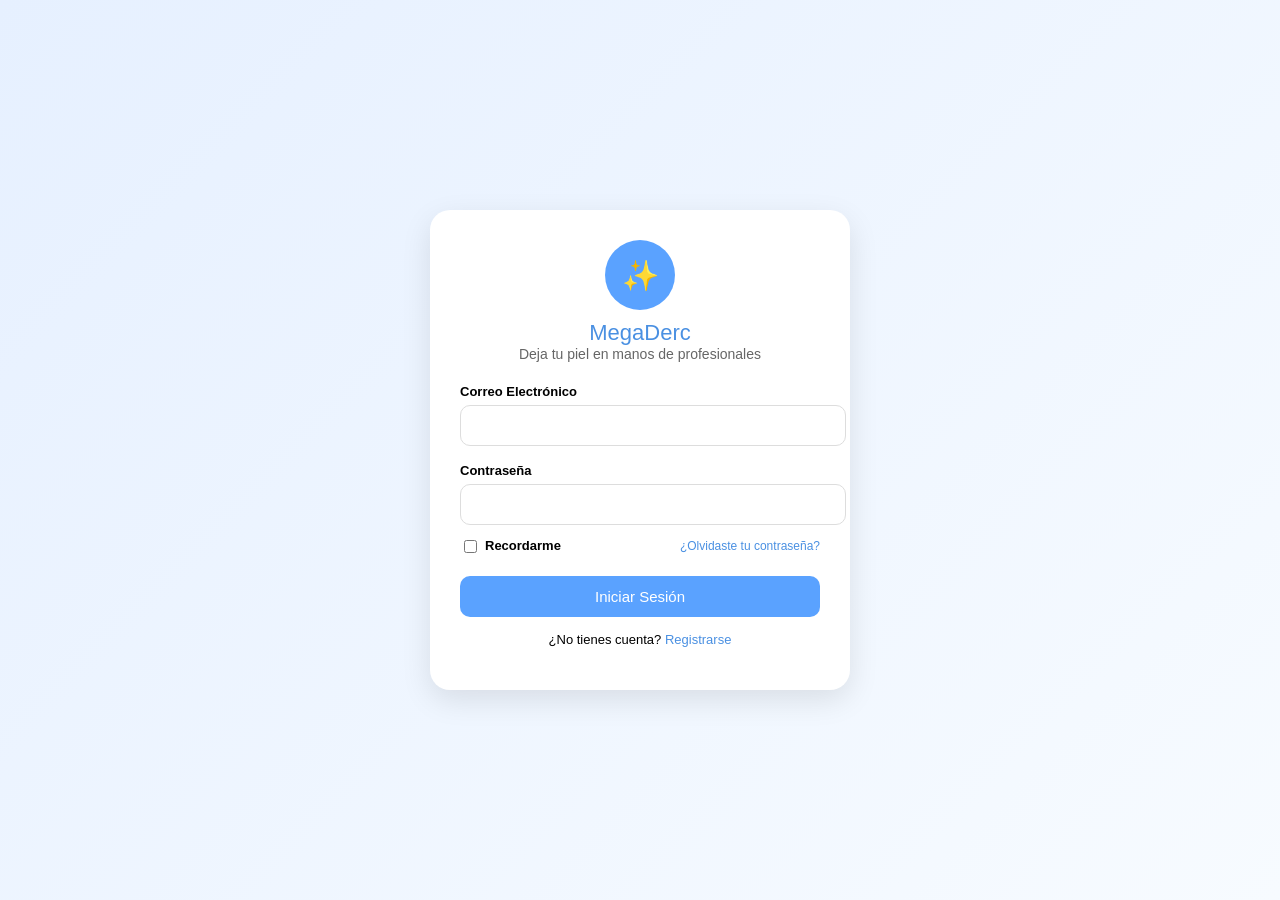
==== index.html @ 661ad752 "Add files via upload" ====
<!DOCTYPE html>
<html lang="es">
<head>
<meta charset="UTF-8">
<title>MegaDerc</title>

<style>
body {
    margin: 0;
    font-family: Arial, sans-serif;
    background: linear-gradient(135deg, #e6f0ff, #f7fbff);
    display: flex;
    justify-content: center;
    align-items: center;
    height: 100vh;
}

/* TARJETA */
.card {
    background: white;
    width: 360px;
    padding: 30px;
    border-radius: 20px;
    box-shadow: 0 10px 30px rgba(0,0,0,0.1);
    text-align: center;
}

/* ICONO */
.icon {
    width: 70px;
    height: 70px;
    background: #5aa2ff;
    border-radius: 50%;
    margin: auto;
    display: flex;
    justify-content: center;
    align-items: center;
    color: white;
    font-size: 30px;
}

/* TITULOS */
.title {
    color: #4a90e2;
    font-size: 22px;
    margin-top: 10px;
}

.subtitle {
    font-size: 14px;
    color: #666;
    margin-bottom: 20px;
}

/* INPUTS */
.input-group {
    text-align: left;
    margin-top: 15px;
}

label {
    font-size: 13px;
    font-weight: bold;
}

input {
    width: 100%;
    padding: 12px;
    margin-top: 5px;
    border-radius: 10px;
    border: 1px solid #ddd;
    outline: none;
}

/* ROW */
.row {
    display: flex;
    justify-content: space-between;
    align-items: center;
    font-size: 12px;
    margin-top: 10px;
}

.row label {
    display: flex;
    align-items: center;
    gap: 5px;
}

.row a {
    text-decoration: none;
    color: #4a90e2;
    cursor: pointer;
}

/* BOTÓN */
button {
    width: 100%;
    margin-top: 20px;
    padding: 12px;
    background: #5aa2ff;
    border: none;
    color: white;
    border-radius: 10px;
    font-size: 15px;
    cursor: pointer;
}

button:hover {
    background: #3b82f6;
}

/* LINKS */
.bottom {
    margin-top: 15px;
    font-size: 13px;
}

.bottom a {
    color: #4a90e2;
    text-decoration: none;
    cursor: pointer;
}

/* MENSAJES */
#error, #msg, #msgReg {
    font-size: 13px;
}

/* OCULTAR */
.hidden {
    display: none;
}
</style>
</head>

<body>

<!-- LOGIN -->
<div class="card" id="loginCard">

    <div class="icon">✨</div>

    <div class="title">MegaDerc</div>
    <div class="subtitle">Deja tu piel en manos de profesionales</div>

    <div class="input-group">
        <label>Correo Electrónico</label>
        <input type="email" id="loginEmail">
    </div>

    <div class="input-group">
        <label>Contraseña</label>
        <input type="password" id="loginPassword">
    </div>

    <div class="row">
        <label>
            <input type="checkbox"> Recordarme
        </label>

        <a onclick="mostrarRecuperar()">¿Olvidaste tu contraseña?</a>
    </div>

    <button onclick="login()">Iniciar Sesión</button>

    <div class="bottom">
        ¿No tienes cuenta? <a onclick="mostrarRegistro()">Registrarse</a>
    </div>

    <p id="error"></p>
</div>

<!-- RECUPERAR -->
<div class="card hidden" id="recoverCard">

    <div class="title">Recuperar contraseña</div>
    <div class="subtitle">Ingresa tu correo para recuperar acceso</div>

    <div class="input-group">
        <label>Correo Electrónico</label>
        <input type="email" id="recoverEmail">
    </div>

    <button onclick="recuperar()">Recuperar</button>

    <p id="msg"></p>

    <div class="bottom">
        <a onclick="volverLogin()">Volver al login</a>
    </div>
</div>

<!-- REGISTRO -->
<div class="card hidden" id="registerCard">

    <div class="title">Crear cuenta</div>
    <div class="subtitle">Regístrate en MegaDerc</div>

    <div class="input-group">
        <label>Nombre</label>
        <input type="text" id="regNombre">
    </div>

    <div class="input-group">
        <label>Correo</label>
        <input type="email" id="regEmail">
    </div>

    <div class="input-group">
        <label>Contraseña</label>
        <input type="password" id="regPassword">
    </div>

    <button onclick="registrar()">Registrarse</button>

    <p id="msgReg"></p>

    <div class="bottom">
        <a onclick="volverLogin()">Volver al login</a>
    </div>
</div>

<script>

// ================= LOGIN =================
function login() {
    const email = document.getElementById("loginEmail").value;
    const pass = document.getElementById("loginPassword").value;

    const data = localStorage.getItem(email);

    if (!data) {
        document.getElementById("error").style.color = "red";
        document.getElementById("error").innerText = "Usuario no existe";
        return;
    }

    const user = JSON.parse(data);

    if (user.password === pass) {
        localStorage.setItem("sesion", email);
        window.location.href = "dashboard.html";
    } else {
        document.getElementById("error").style.color = "red";
        document.getElementById("error").innerText = "Contraseña incorrecta";
    }
}

// ================= REGISTRO =================
function mostrarRegistro() {
    document.getElementById("loginCard").classList.add("hidden");
    document.getElementById("registerCard").classList.remove("hidden");
}

function registrar() {
    const nombre = document.getElementById("regNombre").value;
    const email = document.getElementById("regEmail").value;
    const password = document.getElementById("regPassword").value;
    const msg = document.getElementById("msgReg");

    // campos vacíos
    if (!nombre || !email || !password) {
        msg.style.color = "red";
        msg.innerText = "Completa todos los campos";
        return;
    }

    // validación de correo
    const emailValido = /^[^\s@]+@[^\s@]+\.[^\s@]+$/;

    if (!emailValido.test(email)) {
        msg.style.color = "red";
        msg.innerText = "Correo inválido (debe tener @ y dominio)";
        return;
    }

    // duplicados
    if (localStorage.getItem(email)) {
        msg.style.color = "red";
        msg.innerText = "Este correo ya está registrado";
        return;
    }

    const user = { nombre, email, password };
    localStorage.setItem(email, JSON.stringify(user));

    msg.style.color = "green";
    msg.innerText = "Usuario creado correctamente";

    setTimeout(() => {
        volverLogin();
    }, 1200);
}

// ================= RECUPERAR =================
function mostrarRecuperar() {
    document.getElementById("loginCard").classList.add("hidden");
    document.getElementById("recoverCard").classList.remove("hidden");
}

function recuperar() {
    const email = document.getElementById("recoverEmail").value;
    const msg = document.getElementById("msg");

    const data = localStorage.getItem(email);

    if (!data) {
        msg.style.color = "red";
        msg.innerText = "Este correo no está registrado";
        return;
    }

    const user = JSON.parse(data);

    msg.style.color = "green";
    msg.innerText = "Tu contraseña es: " + user.password;
}

// ================= GENERAL =================
function volverLogin() {
    document.getElementById("loginCard").classList.remove("hidden");
    document.getElementById("recoverCard").classList.add("hidden");
    document.getElementById("registerCard").classList.add("hidden");
}

</script>

</body>
</html>
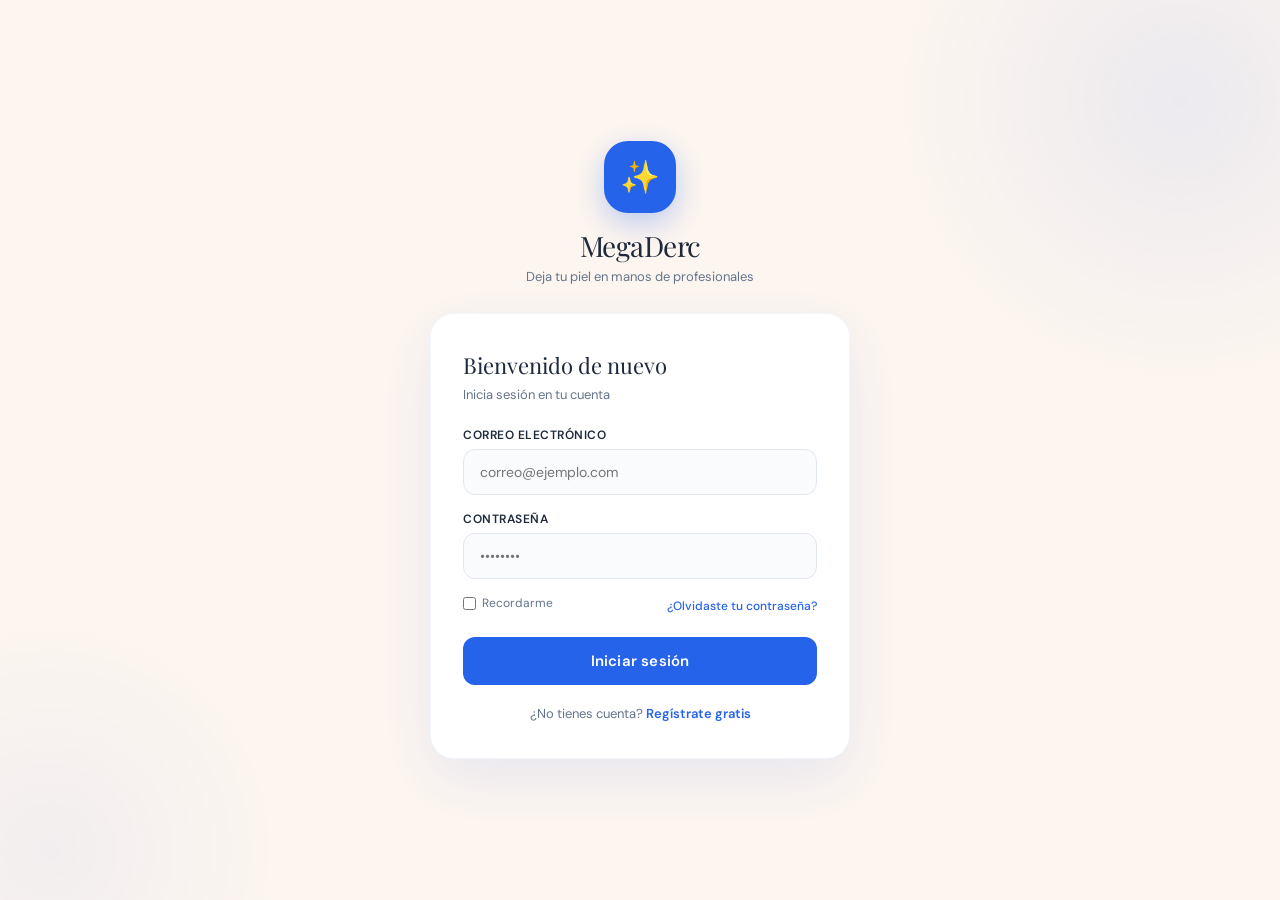
==== commit feaf3180: "Add files via upload" ====
--- a/index.html
+++ b/index.html
@@ -1,330 +1,541 @@
-<!DOCTYPE html>
-<html lang="es">
-<head>
-<meta charset="UTF-8">
-<title>MegaDerc</title>
-
-<style>
-body {
-    margin: 0;
-    font-family: Arial, sans-serif;
-    background: linear-gradient(135deg, #e6f0ff, #f7fbff);
-    display: flex;
-    justify-content: center;
-    align-items: center;
-    height: 100vh;
-}
-
-/* TARJETA */
-.card {
-    background: white;
-    width: 360px;
-    padding: 30px;
-    border-radius: 20px;
-    box-shadow: 0 10px 30px rgba(0,0,0,0.1);
-    text-align: center;
-}
-
-/* ICONO */
-.icon {
-    width: 70px;
-    height: 70px;
-    background: #5aa2ff;
-    border-radius: 50%;
-    margin: auto;
-    display: flex;
-    justify-content: center;
-    align-items: center;
-    color: white;
-    font-size: 30px;
-}
-
-/* TITULOS */
-.title {
-    color: #4a90e2;
-    font-size: 22px;
-    margin-top: 10px;
-}
-
-.subtitle {
-    font-size: 14px;
-    color: #666;
-    margin-bottom: 20px;
-}
-
-/* INPUTS */
-.input-group {
-    text-align: left;
-    margin-top: 15px;
-}
-
-label {
-    font-size: 13px;
-    font-weight: bold;
-}
-
-input {
-    width: 100%;
-    padding: 12px;
-    margin-top: 5px;
-    border-radius: 10px;
-    border: 1px solid #ddd;
-    outline: none;
-}
-
-/* ROW */
-.row {
-    display: flex;
-    justify-content: space-between;
-    align-items: center;
-    font-size: 12px;
-    margin-top: 10px;
-}
-
-.row label {
-    display: flex;
-    align-items: center;
-    gap: 5px;
-}
-
-.row a {
-    text-decoration: none;
-    color: #4a90e2;
-    cursor: pointer;
-}
-
-/* BOTÓN */
-button {
-    width: 100%;
-    margin-top: 20px;
-    padding: 12px;
-    background: #5aa2ff;
-    border: none;
-    color: white;
-    border-radius: 10px;
-    font-size: 15px;
-    cursor: pointer;
-}
-
-button:hover {
-    background: #3b82f6;
-}
-
-/* LINKS */
-.bottom {
-    margin-top: 15px;
-    font-size: 13px;
-}
-
-.bottom a {
-    color: #4a90e2;
-    text-decoration: none;
-    cursor: pointer;
-}
-
-/* MENSAJES */
-#error, #msg, #msgReg {
-    font-size: 13px;
-}
-
-/* OCULTAR */
-.hidden {
-    display: none;
-}
-</style>
-</head>
-
-<body>
-
-<!-- LOGIN -->
-<div class="card" id="loginCard">
-
-    <div class="icon">✨</div>
-
-    <div class="title">MegaDerc</div>
-    <div class="subtitle">Deja tu piel en manos de profesionales</div>
-
-    <div class="input-group">
-        <label>Correo Electrónico</label>
-        <input type="email" id="loginEmail">
-    </div>
-
-    <div class="input-group">
-        <label>Contraseña</label>
-        <input type="password" id="loginPassword">
-    </div>
-
-    <div class="row">
-        <label>
-            <input type="checkbox"> Recordarme
-        </label>
-
-        <a onclick="mostrarRecuperar()">¿Olvidaste tu contraseña?</a>
-    </div>
-
-    <button onclick="login()">Iniciar Sesión</button>
-
-    <div class="bottom">
-        ¿No tienes cuenta? <a onclick="mostrarRegistro()">Registrarse</a>
-    </div>
-
-    <p id="error"></p>
-</div>
-
-<!-- RECUPERAR -->
-<div class="card hidden" id="recoverCard">
-
-    <div class="title">Recuperar contraseña</div>
-    <div class="subtitle">Ingresa tu correo para recuperar acceso</div>
-
-    <div class="input-group">
-        <label>Correo Electrónico</label>
-        <input type="email" id="recoverEmail">
-    </div>
-
-    <button onclick="recuperar()">Recuperar</button>
-
-    <p id="msg"></p>
-
-    <div class="bottom">
-        <a onclick="volverLogin()">Volver al login</a>
-    </div>
-</div>
-
-<!-- REGISTRO -->
-<div class="card hidden" id="registerCard">
-
-    <div class="title">Crear cuenta</div>
-    <div class="subtitle">Regístrate en MegaDerc</div>
-
-    <div class="input-group">
-        <label>Nombre</label>
-        <input type="text" id="regNombre">
-    </div>
-
-    <div class="input-group">
-        <label>Correo</label>
-        <input type="email" id="regEmail">
-    </div>
-
-    <div class="input-group">
-        <label>Contraseña</label>
-        <input type="password" id="regPassword">
-    </div>
-
-    <button onclick="registrar()">Registrarse</button>
-
-    <p id="msgReg"></p>
-
-    <div class="bottom">
-        <a onclick="volverLogin()">Volver al login</a>
-    </div>
-</div>
-
-<script>
-
-// ================= LOGIN =================
-function login() {
-    const email = document.getElementById("loginEmail").value;
-    const pass = document.getElementById("loginPassword").value;
-
-    const data = localStorage.getItem(email);
-
-    if (!data) {
-        document.getElementById("error").style.color = "red";
-        document.getElementById("error").innerText = "Usuario no existe";
-        return;
-    }
-
-    const user = JSON.parse(data);
-
-    if (user.password === pass) {
-        localStorage.setItem("sesion", email);
-        window.location.href = "dashboard.html";
-    } else {
-        document.getElementById("error").style.color = "red";
-        document.getElementById("error").innerText = "Contraseña incorrecta";
-    }
-}
-
-// ================= REGISTRO =================
-function mostrarRegistro() {
-    document.getElementById("loginCard").classList.add("hidden");
-    document.getElementById("registerCard").classList.remove("hidden");
-}
-
-function registrar() {
-    const nombre = document.getElementById("regNombre").value;
-    const email = document.getElementById("regEmail").value;
-    const password = document.getElementById("regPassword").value;
-    const msg = document.getElementById("msgReg");
-
-    // campos vacíos
-    if (!nombre || !email || !password) {
-        msg.style.color = "red";
-        msg.innerText = "Completa todos los campos";
-        return;
-    }
-
-    // validación de correo
-    const emailValido = /^[^\s@]+@[^\s@]+\.[^\s@]+$/;
-
-    if (!emailValido.test(email)) {
-        msg.style.color = "red";
-        msg.innerText = "Correo inválido (debe tener @ y dominio)";
-        return;
-    }
-
-    // duplicados
-    if (localStorage.getItem(email)) {
-        msg.style.color = "red";
-        msg.innerText = "Este correo ya está registrado";
-        return;
-    }
-
-    const user = { nombre, email, password };
-    localStorage.setItem(email, JSON.stringify(user));
-
-    msg.style.color = "green";
-    msg.innerText = "Usuario creado correctamente";
-
-    setTimeout(() => {
-        volverLogin();
-    }, 1200);
-}
-
-// ================= RECUPERAR =================
-function mostrarRecuperar() {
-    document.getElementById("loginCard").classList.add("hidden");
-    document.getElementById("recoverCard").classList.remove("hidden");
-}
-
-function recuperar() {
-    const email = document.getElementById("recoverEmail").value;
-    const msg = document.getElementById("msg");
-
-    const data = localStorage.getItem(email);
-
-    if (!data) {
-        msg.style.color = "red";
-        msg.innerText = "Este correo no está registrado";
-        return;
-    }
-
-    const user = JSON.parse(data);
-
-    msg.style.color = "green";
-    msg.innerText = "Tu contraseña es: " + user.password;
-}
-
-// ================= GENERAL =================
-function volverLogin() {
-    document.getElementById("loginCard").classList.remove("hidden");
-    document.getElementById("recoverCard").classList.add("hidden");
-    document.getElementById("registerCard").classList.add("hidden");
-}
-
-</script>
-
-</body>
-</html>+<!DOCTYPE html>
+<html lang="es">
+<head>
+<meta charset="UTF-8">
+<meta name="viewport" content="width=device-width, initial-scale=1.0">
+<title>MegaDerc — Dermatología Especializada</title>
+<link href="https://fonts.googleapis.com/css2?family=Playfair+Display:wght@400;600;700&family=DM+Sans:wght@300;400;500;600&display=swap" rel="stylesheet">
+<style>
+:root {
+    --azul: #2563eb;
+    --azul-light: #dbeafe;
+    --azul-dark: #1e40af;
+    --skin: #fdf6f0;
+    --skin2: #f5ede3;
+    --text: #1e293b;
+    --muted: #64748b;
+    --white: #ffffff;
+    --error: #ef4444;
+    --success: #10b981;
+    --radius: 16px;
+    --shadow: 0 20px 60px rgba(37,99,235,0.10);
+}
+
+* { box-sizing: border-box; margin: 0; padding: 0; }
+
+body {
+    font-family: 'DM Sans', sans-serif;
+    background: var(--skin);
+    min-height: 100vh;
+    display: flex;
+    align-items: center;
+    justify-content: center;
+    position: relative;
+    overflow: hidden;
+}
+
+/* Fondo decorativo */
+body::before {
+    content: '';
+    position: fixed;
+    top: -200px; right: -200px;
+    width: 600px; height: 600px;
+    background: radial-gradient(circle, rgba(37,99,235,0.08) 0%, transparent 70%);
+    pointer-events: none;
+}
+body::after {
+    content: '';
+    position: fixed;
+    bottom: -200px; left: -200px;
+    width: 500px; height: 500px;
+    background: radial-gradient(circle, rgba(37,99,235,0.05) 0%, transparent 70%);
+    pointer-events: none;
+}
+
+/* WRAPPER */
+.wrapper {
+    width: 420px;
+    animation: fadeUp 0.5s ease;
+}
+
+@keyframes fadeUp {
+    from { opacity: 0; transform: translateY(20px); }
+    to   { opacity: 1; transform: translateY(0); }
+}
+
+/* LOGO */
+.logo-area {
+    text-align: center;
+    margin-bottom: 28px;
+}
+
+.logo-circle {
+    width: 72px; height: 72px;
+    background: var(--azul);
+    border-radius: 24px;
+    margin: 0 auto 14px;
+    display: flex; align-items: center; justify-content: center;
+    font-size: 32px;
+    box-shadow: 0 10px 30px rgba(37,99,235,0.3);
+}
+
+.logo-title {
+    font-family: 'Playfair Display', serif;
+    font-size: 28px;
+    color: var(--text);
+    letter-spacing: -0.5px;
+}
+
+.logo-sub {
+    font-size: 13px;
+    color: var(--muted);
+    margin-top: 4px;
+}
+
+/* CARD */
+.card {
+    background: var(--white);
+    border-radius: 24px;
+    padding: 36px 32px;
+    box-shadow: var(--shadow);
+    border: 1px solid rgba(37,99,235,0.06);
+}
+
+.card-title {
+    font-family: 'Playfair Display', serif;
+    font-size: 22px;
+    color: var(--text);
+    margin-bottom: 6px;
+}
+
+.card-sub {
+    font-size: 13px;
+    color: var(--muted);
+    margin-bottom: 24px;
+}
+
+/* INPUTS */
+.field {
+    margin-bottom: 16px;
+}
+
+label {
+    display: block;
+    font-size: 12px;
+    font-weight: 600;
+    color: var(--text);
+    text-transform: uppercase;
+    letter-spacing: 0.5px;
+    margin-bottom: 6px;
+}
+
+input[type="text"],
+input[type="email"],
+input[type="password"] {
+    width: 100%;
+    padding: 13px 16px;
+    border: 1.5px solid #e2e8f0;
+    border-radius: 12px;
+    font-family: 'DM Sans', sans-serif;
+    font-size: 14px;
+    color: var(--text);
+    outline: none;
+    transition: border-color 0.2s;
+    background: #fafbfc;
+}
+
+input:focus {
+    border-color: var(--azul);
+    background: white;
+}
+
+/* ROW */
+.row-check {
+    display: flex;
+    justify-content: space-between;
+    align-items: center;
+    font-size: 12px;
+    margin: 6px 0 20px;
+    color: var(--muted);
+}
+
+.row-check a {
+    color: var(--azul);
+    text-decoration: none;
+    cursor: pointer;
+    font-weight: 500;
+}
+
+.row-check label {
+    display: flex;
+    align-items: center;
+    gap: 6px;
+    text-transform: none;
+    letter-spacing: 0;
+    font-weight: 400;
+    color: var(--muted);
+}
+
+/* BOTÓN PRINCIPAL */
+.btn-primary {
+    width: 100%;
+    padding: 14px;
+    background: var(--azul);
+    color: white;
+    border: none;
+    border-radius: 12px;
+    font-family: 'DM Sans', sans-serif;
+    font-size: 15px;
+    font-weight: 600;
+    cursor: pointer;
+    transition: all 0.2s;
+    letter-spacing: 0.2px;
+}
+
+.btn-primary:hover {
+    background: var(--azul-dark);
+    transform: translateY(-1px);
+    box-shadow: 0 8px 20px rgba(37,99,235,0.3);
+}
+
+/* BOTTOM LINK */
+.bottom-link {
+    text-align: center;
+    margin-top: 20px;
+    font-size: 13px;
+    color: var(--muted);
+}
+
+.bottom-link a {
+    color: var(--azul);
+    font-weight: 600;
+    text-decoration: none;
+    cursor: pointer;
+}
+
+/* MENSAJES */
+.msg {
+    font-size: 12px;
+    padding: 10px 14px;
+    border-radius: 10px;
+    margin-top: 14px;
+    text-align: center;
+    display: none;
+}
+
+.msg.error {
+    background: #fef2f2;
+    color: var(--error);
+    border: 1px solid #fecaca;
+    display: block;
+}
+
+.msg.success {
+    background: #f0fdf4;
+    color: var(--success);
+    border: 1px solid #bbf7d0;
+    display: block;
+}
+
+/* DIVIDER */
+.divider {
+    display: flex;
+    align-items: center;
+    gap: 10px;
+    margin: 20px 0;
+    color: var(--muted);
+    font-size: 12px;
+}
+.divider::before, .divider::after {
+    content: '';
+    flex: 1;
+    height: 1px;
+    background: #e2e8f0;
+}
+
+/* OCULTAR */
+.hidden { display: none !important; }
+</style>
+</head>
+<body>
+
+<div class="wrapper">
+
+    <!-- LOGO -->
+    <div class="logo-area">
+        <div class="logo-circle">✨</div>
+        <div class="logo-title">MegaDerc</div>
+        <div class="logo-sub">Deja tu piel en manos de profesionales</div>
+    </div>
+
+    <!-- ===== LOGIN ===== -->
+    <div class="card" id="loginCard">
+        <div class="card-title">Bienvenido de nuevo</div>
+        <div class="card-sub">Inicia sesión en tu cuenta</div>
+
+        <div class="field">
+            <label>Correo electrónico</label>
+            <input type="email" id="loginEmail" placeholder="correo@ejemplo.com">
+        </div>
+
+        <div class="field">
+            <label>Contraseña</label>
+            <input type="password" id="loginPassword" placeholder="••••••••">
+        </div>
+
+        <div class="row-check">
+            <label><input type="checkbox"> Recordarme</label>
+            <a onclick="mostrarRecuperar()">¿Olvidaste tu contraseña?</a>
+        </div>
+
+        <button class="btn-primary" onclick="login()">Iniciar sesión</button>
+
+        <p class="msg" id="errorLogin"></p>
+
+        <div class="bottom-link">
+            ¿No tienes cuenta? <a onclick="mostrarRegistro()">Regístrate gratis</a>
+        </div>
+    </div>
+
+    <!-- ===== RECUPERAR ===== -->
+    <div class="card hidden" id="recoverCard">
+        <div class="card-title">Recuperar contraseña</div>
+        <div class="card-sub">Te mostraremos tu contraseña registrada</div>
+
+        <div class="field">
+            <label>Correo electrónico</label>
+            <input type="email" id="recoverEmail" placeholder="correo@ejemplo.com">
+        </div>
+
+        <button class="btn-primary" onclick="recuperar()">Recuperar</button>
+
+        <p class="msg" id="msgRecover"></p>
+
+        <div class="bottom-link">
+            <a onclick="volverLogin()">← Volver al inicio de sesión</a>
+        </div>
+    </div>
+
+    <!-- ===== REGISTRO ===== -->
+    <div class="card hidden" id="registerCard">
+        <div class="card-title">Crear cuenta</div>
+        <div class="card-sub">Únete a MegaDerc hoy</div>
+
+        <div class="field">
+            <label>Nombre completo</label>
+            <input type="text" id="regNombre" placeholder="Tu nombre">
+        </div>
+
+        <div class="field">
+            <label>Teléfono</label>
+            <input type="text" id="regTelefono" placeholder="3XX XXX XXXX">
+        </div>
+
+        <div class="field">
+            <label>Correo electrónico</label>
+            <input type="email" id="regEmail" placeholder="correo@ejemplo.com">
+        </div>
+
+        <div class="field">
+            <label>Contraseña</label>
+            <input type="password" id="regPassword" placeholder="Mínimo 6 caracteres">
+        </div>
+
+        <button class="btn-primary" onclick="registrar()">Crear cuenta</button>
+
+        <p class="msg" id="msgReg"></p>
+
+        <div class="bottom-link">
+            <a onclick="volverLogin()">← Ya tengo cuenta</a>
+        </div>
+    </div>
+
+</div>
+
+<script>
+// ===== LOGIN =====
+
+/**
+ * Realiza el proceso de autenticación de usuarios.
+ *
+ * Proceso:
+ * 1. Obtiene correo y contraseña ingresados.
+ * 2. Busca la información del usuario en localStorage.
+ * 3. Verifica si el usuario existe.
+ * 4. Compara la contraseña almacenada con la ingresada.
+ * 5. Si las credenciales son válidas:
+ *      - Guarda la sesión activa.
+ *      - Redirecciona al dashboard.
+ * 6. Si las credenciales son incorrectas:
+ *      - Muestra mensaje de error.
+ */
+
+function login() {
+    const email = document.getElementById("loginEmail").value.trim();
+    const pass  = document.getElementById("loginPassword").value;
+    const err   = document.getElementById("errorLogin");
+
+    const data = localStorage.getItem(email);
+    if (!data) { showMsg(err, "error", "Este correo no está registrado"); return; }
+
+    const user = JSON.parse(data);
+    if (user.password === pass) {
+        localStorage.setItem("sesion", email);
+        window.location.href = "dashboard.html";
+    } else {
+        showMsg(err, "error", "Contraseña incorrecta");
+    }
+}
+
+// ===== REGISTRO =====
+
+/**
+ * Muestra el formulario de registro de nuevos usuarios.
+ *
+ * Proceso:
+ * 1. Oculta el formulario de inicio de sesión.
+ * 2. Muestra el formulario de registro.
+ */
+
+function mostrarRegistro() {
+    document.getElementById("loginCard").classList.add("hidden");
+    document.getElementById("registerCard").classList.remove("hidden");
+}
+
+/**
+ * Registra un nuevo usuario dentro del sistema.
+ *
+ * Proceso:
+ * 1. Captura la información ingresada.
+ * 2. Valida campos obligatorios.
+ * 3. Verifica formato del correo electrónico.
+ * 4. Valida longitud mínima de contraseña.
+ * 5. Comprueba que el usuario no exista previamente.
+ * 6. Crea objeto usuario.
+ * 7. Guarda el usuario en localStorage.
+ * 8. Inicia sesión automáticamente.
+ * 9. Redirecciona al dashboard.
+ */
+
+function registrar() {
+    const nombre    = document.getElementById("regNombre").value.trim();
+    const telefono  = document.getElementById("regTelefono").value.trim();
+    const email     = document.getElementById("regEmail").value.trim();
+    const password  = document.getElementById("regPassword").value;
+    const msg       = document.getElementById("msgReg");
+
+        // Validar campos obligatorios
+
+    if (!nombre || !email || !password) {
+        showMsg(msg, "error", "Completa todos los campos obligatorios"); return;
+    }
+
+        // Validar formato del correo
+
+    if (!/^[^\s@]+@[^\s@]+\.[^\s@]+$/.test(email)) {
+        showMsg(msg, "error", "Ingresa un correo válido"); return;
+    }
+
+     // Validar longitud mínima de contraseña
+
+    if (password.length < 6) {
+        showMsg(msg, "error", "La contraseña debe tener al menos 6 caracteres"); return;
+    }
+
+     // Verificar si el correo ya está registrado
+
+    if (localStorage.getItem(email)) {
+        showMsg(msg, "error", "Este correo ya está registrado"); return;
+    }
+
+    // Crear objeto usuario
+
+    const user = { nombre, telefono, email, password, foto: "" };
+
+    // Guardar usuario
+
+
+    localStorage.setItem(email, JSON.stringify(user));
+
+    // Mostrar confirmación
+
+    showMsg(msg, "success", "¡Cuenta creada! Redirigiendo...");
+
+    setTimeout(() => {
+        localStorage.setItem("sesion", email);
+        window.location.href = "dashboard.html";
+    }, 1200);
+}
+
+// ===== RECUPERAR =====
+
+/**
+ * Muestra el formulario de recuperación de contraseña.
+ *
+ * Proceso:
+ * 1. Oculta el login.
+ * 2. Muestra la pantalla de recuperación.
+ */
+
+function mostrarRecuperar() {
+    document.getElementById("loginCard").classList.add("hidden");
+    document.getElementById("recoverCard").classList.remove("hidden");
+}
+
+/**
+ * Recupera la contraseña asociada a un correo electrónico.
+ *
+ * Proceso:
+ * 1. Obtiene el correo ingresado.
+ * 2. Busca el usuario almacenado.
+ * 3. Verifica si existe.
+ * 4. Si existe muestra la contraseña registrada.
+ * 5. Si no existe muestra mensaje de error.
+ *
+ * Nota:
+ * Esta funcionalidad es únicamente académica.
+ * En producción las contraseñas deben almacenarse cifradas.
+ */
+
+function recuperar() {
+    const email = document.getElementById("recoverEmail").value.trim();
+    const msg   = document.getElementById("msgRecover");
+    const data  = localStorage.getItem(email);
+    if (!data) { showMsg(msg, "error", "Este correo no está registrado"); return; }
+    const user = JSON.parse(data);
+    showMsg(msg, "success", "Tu contraseña es: " + user.password);
+}
+
+/**
+ * Retorna a la pantalla principal de inicio de sesión.
+ *
+ * Proceso:
+ * 1. Muestra el formulario de login.
+ * 2. Oculta registro.
+ * 3. Oculta recuperación.
+ */
+
+function volverLogin() {
+    document.getElementById("loginCard").classList.remove("hidden");
+    document.getElementById("recoverCard").classList.add("hidden");
+    document.getElementById("registerCard").classList.add("hidden");
+}
+
+// ===== HELPER =====
+
+/**
+ * Muestra mensajes informativos al usuario.
+ *
+ * Proceso:
+ * 1. Asigna la clase CSS correspondiente.
+ * 2. Inserta el texto.
+ * 3. Muestra el mensaje visualmente.
+ */
+
+function showMsg(el, tipo, texto) {
+    el.className = "msg " + tipo;
+    el.innerText = texto;
+}
+</script>
+</body>
+</html>
